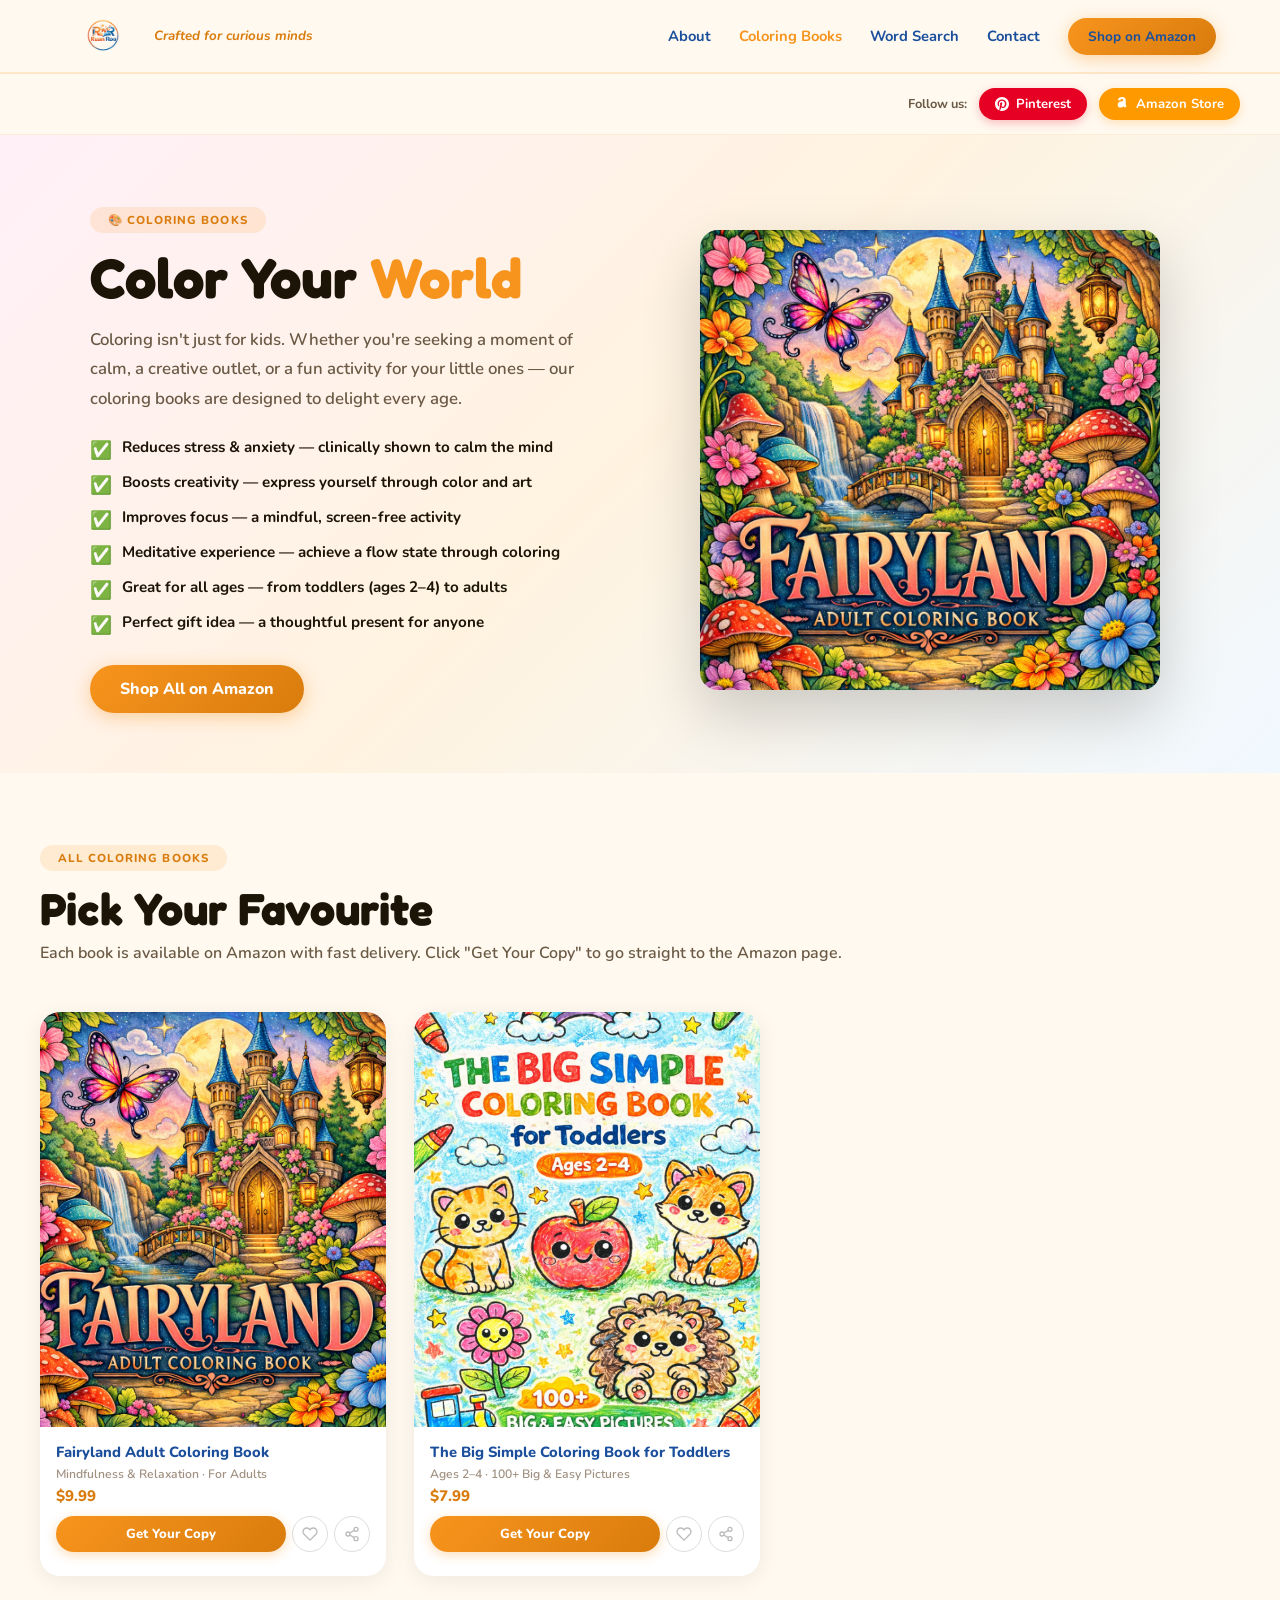
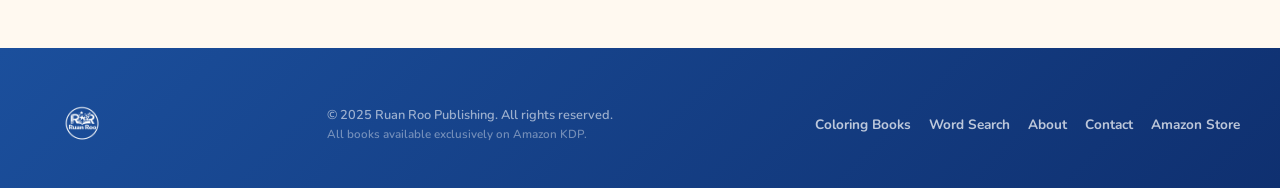
==== coloring-books.html @ 49713254 "Initial launch of Ruan Roo Publishing website 4-page static site: home, coloring books, word search," ====
<!DOCTYPE html>
<html lang="en">
<head>
  <meta charset="UTF-8">
  <meta name="viewport" content="width=device-width, initial-scale=1.0">
  <title>Coloring Books — Ruan Roo Publishing</title>
  <meta name="description" content="Discover Ruan Roo Publishing's coloring books — from enchanting adult mindfulness coloring to toddler-friendly big pictures. Available on Amazon.">
  <meta name="keywords" content="adult coloring book, coloring books for adults, mindfulness coloring, relaxation coloring, toddler coloring book, children coloring pages, stress relief coloring, creative coloring, fairyland coloring book, Amazon coloring books">
  <link rel="stylesheet" href="styles.css">
</head>
<body>

<!-- ══ NAV ══════════════════════════════════════════════════════════ -->
<nav class="nav">
  <div class="nav-inner">
    <a href="index.html" class="nav-logo-wrap">
      <img src="Brand Assets/Ruan Roo Logo transparent.png" alt="Ruan Roo Publishing" style="height:52px;">
      <span class="nav-slogan">Crafted for curious minds</span>
    </a>
    <div class="nav-links">
      <a href="index.html#about">About</a>
      <a href="coloring-books.html" style="color:var(--orange);">Coloring Books</a>
      <a href="word-search.html">Word Search</a>
      <a href="contact.html">Contact</a>
      <a href="https://www.amazon.com/stores/Ruan-Roo/author/B0GNMS9281?ref=ap_rdr" target="_blank" rel="noopener" class="btn-orange" style="font-size:0.85rem;padding:9px 20px;">Shop on Amazon</a>
    </div>
    <button class="nav-burger" onclick="document.getElementById('mobile-menu').classList.toggle('open')" aria-label="Toggle menu">
      <svg width="26" height="26" fill="none" stroke="#1B4F9C" stroke-width="2.5" stroke-linecap="round">
        <line x1="3" y1="6" x2="23" y2="6"/><line x1="3" y1="13" x2="23" y2="13"/><line x1="3" y1="20" x2="23" y2="20"/>
      </svg>
    </button>
  </div>
  <div class="mobile-menu" id="mobile-menu">
    <a href="index.html#about">About</a>
    <a href="coloring-books.html" style="color:var(--orange);">🎨 Coloring Books</a>
    <a href="word-search.html">🔍 Word Search</a>
    <a href="contact.html">✉️ Contact</a>
    <a href="https://www.amazon.com/stores/Ruan-Roo/author/B0GNMS9281" target="_blank" rel="noopener" style="color:var(--orange);">Shop on Amazon ↗</a>
  </div>
</nav>

<!-- ══ SOCIAL STRIP ══════════════════════════════════════════════════ -->
<div class="social-strip">
  <div class="social-strip-inner">
    <span class="social-strip-label">Follow us:</span>
    <a href="https://www.pinterest.com" target="_blank" rel="noopener" class="social-btn social-btn-pinterest">
      <svg width="14" height="14" viewBox="0 0 24 24" fill="currentColor"><path d="M12 0C5.373 0 0 5.373 0 12c0 5.084 3.163 9.426 7.627 11.174-.105-.949-.2-2.405.042-3.441.218-.937 1.407-5.965 1.407-5.965s-.359-.719-.359-1.782c0-1.668.967-2.914 2.171-2.914 1.023 0 1.518.769 1.518 1.69 0 1.029-.655 2.568-.994 3.995-.283 1.194.599 2.169 1.777 2.169 2.133 0 3.772-2.249 3.772-5.495 0-2.873-2.064-4.882-5.012-4.882-3.414 0-5.418 2.561-5.418 5.207 0 1.031.397 2.138.893 2.738a.36.36 0 0 1 .083.345l-.333 1.36c-.053.22-.174.267-.402.161-1.499-.698-2.436-2.889-2.436-4.649 0-3.785 2.75-7.262 7.929-7.262 4.163 0 7.398 2.967 7.398 6.931 0 4.136-2.607 7.464-6.227 7.464-1.216 0-2.359-.632-2.75-1.378l-.748 2.853c-.271 1.043-1.002 2.35-1.492 3.146C9.57 23.812 10.763 24 12 24c6.627 0 12-5.373 12-12S18.627 0 12 0z"/></svg>
      Pinterest
    </a>
    <a href="https://www.amazon.com/stores/Ruan-Roo/author/B0GNMS9281" target="_blank" rel="noopener" class="social-btn social-btn-amazon">
      <svg width="14" height="14" viewBox="0 0 24 24" fill="currentColor"><path d="M13.958 10.09c0 1.232.029 2.256-.591 3.351-.502.891-1.301 1.438-2.186 1.438-1.214 0-1.922-.924-1.922-2.292 0-2.692 2.415-3.182 4.7-3.182v.685zm3.186 7.705c-.209.189-.512.201-.745.074-1.047-.872-1.234-1.276-1.814-2.106-1.734 1.768-2.962 2.297-5.209 2.297-2.66 0-4.731-1.641-4.731-4.925 0-2.565 1.391-4.309 3.37-5.164 1.715-.754 4.11-.89 5.942-1.095v-.41c0-.753.06-1.642-.384-2.294-.385-.579-1.124-.82-1.775-.82-1.205 0-2.277.618-2.54 1.897-.054.285-.261.567-.549.582l-3.061-.333c-.259-.056-.546-.267-.472-.661.705-3.716 4.06-4.836 7.066-4.836 1.537 0 3.547.41 4.758 1.574 1.538 1.436 1.392 3.352 1.392 5.438v4.923c0 1.481.616 2.13 1.192 2.929.204.287.247.63-.01.839l-2.43 2.09z"/></svg>
      Amazon Store
    </a>
  </div>
</div>

<!-- ══ CATEGORY HERO ═════════════════════════════════════════════════ -->
<section class="cat-hero cat-hero-coloring">
  <div class="cat-hero-inner">
    <div class="cat-hero-text">
      <div class="pill-tag">🎨 Coloring Books</div>
      <h1>Color Your <span>World</span></h1>
      <p>
        Coloring isn't just for kids. Whether you're seeking a moment of calm, a creative outlet, or a fun activity for your little ones — our coloring books are designed to delight every age.
      </p>
      <ul class="benefits-list">
        <li><span class="icon">✅</span> <span><strong>Reduces stress &amp; anxiety</strong> — clinically shown to calm the mind</span></li>
        <li><span class="icon">✅</span> <span><strong>Boosts creativity</strong> — express yourself through color and art</span></li>
        <li><span class="icon">✅</span> <span><strong>Improves focus</strong> — a mindful, screen-free activity</span></li>
        <li><span class="icon">✅</span> <span><strong>Meditative experience</strong> — achieve a flow state through coloring</span></li>
        <li><span class="icon">✅</span> <span><strong>Great for all ages</strong> — from toddlers (ages 2–4) to adults</span></li>
        <li><span class="icon">✅</span> <span><strong>Perfect gift idea</strong> — a thoughtful present for anyone</span></li>
      </ul>
      <div style="margin-top:28px;">
        <a href="https://www.amazon.com/stores/Ruan-Roo/author/B0GNMS9281" target="_blank" rel="noopener" class="btn-orange">Shop All on Amazon</a>
      </div>
    </div>
    <div class="cat-hero-img">
      <img src="Book Covers/Fairyland adult coloring book cover.png" alt="Fairyland Adult Coloring Book" style="max-height:460px;object-fit:cover;">
    </div>
  </div>
</section>

<!-- ══ BOOKS GRID ════════════════════════════════════════════════════ -->
<section class="book-section book-section-cream">
  <div class="section-inner">
    <div class="section-header">
      <div class="pill-tag">All Coloring Books</div>
      <h2 class="f-display">Pick Your Favourite</h2>
      <p>Each book is available on Amazon with fast delivery. Click "Get Your Copy" to go straight to the Amazon page.</p>
    </div>
    <div class="books-grid-2">

      <!-- Fairyland -->
      <div class="book-card">
        <img src="Book Covers/Fairyland adult coloring book cover.png" alt="Fairyland Adult Coloring Book" class="book-card-img-lg">
        <div class="book-card-body">
          <p class="book-card-title">Fairyland Adult Coloring Book</p>
          <p class="book-card-sub">Mindfulness &amp; Relaxation · For Adults</p>
          <p class="book-card-price">$9.99</p>
          <div class="book-card-cta-row">
            <a href="https://www.amazon.com/Fairyland-Adult-Coloring-Book-Mindfulness/dp/B0GSYYPPR2/" target="_blank" rel="noopener" class="btn-small">Get Your Copy</a>
            <button class="btn-icon" data-save-btn="fairyland" onclick="toggleSave('fairyland','Fairyland Adult Coloring Book')" aria-label="Save book">
              <svg viewBox="0 0 24 24" fill="none" stroke="currentColor" stroke-width="2"><path d="M20.84 4.61a5.5 5.5 0 0 0-7.78 0L12 5.67l-1.06-1.06a5.5 5.5 0 0 0-7.78 7.78l1.06 1.06L12 21.23l7.78-7.78 1.06-1.06a5.5 5.5 0 0 0 0-7.78z"/></svg>
            </button>
            <button class="btn-icon" onclick="shareBook('Fairyland Adult Coloring Book','https://www.amazon.com/Fairyland-Adult-Coloring-Book-Mindfulness/dp/B0GSYYPPR2/')" aria-label="Share book">
              <svg viewBox="0 0 24 24" fill="none" stroke="currentColor" stroke-width="2"><circle cx="18" cy="5" r="3"/><circle cx="6" cy="12" r="3"/><circle cx="18" cy="19" r="3"/><line x1="8.59" y1="13.51" x2="15.42" y2="17.49"/><line x1="15.41" y1="6.51" x2="8.59" y2="10.49"/></svg>
            </button>
          </div>
          <button class="btn-personalise" onclick="openPersonalise('Fairyland Adult Coloring Book')">✏️ Request a Personalised Version</button>
        </div>
      </div>

      <!-- Toddlers -->
      <div class="book-card">
        <img src="Book Covers/The big simple coloring book for toddlers cover page.png" alt="The Big Simple Coloring Book for Toddlers" class="book-card-img-lg">
        <div class="book-card-body">
          <p class="book-card-title">The Big Simple Coloring Book for Toddlers</p>
          <p class="book-card-sub">Ages 2–4 · 100+ Big &amp; Easy Pictures</p>
          <p class="book-card-price">$7.99</p>
          <div class="book-card-cta-row">
            <a href="https://www.amazon.com/Simple-Coloring-Book-Toddlers-Ages/dp/B0GT3CJ4S7" target="_blank" rel="noopener" class="btn-small">Get Your Copy</a>
            <button class="btn-icon" data-save-btn="toddlers-coloring" onclick="toggleSave('toddlers-coloring','Big Simple Coloring Book for Toddlers')" aria-label="Save book">
              <svg viewBox="0 0 24 24" fill="none" stroke="currentColor" stroke-width="2"><path d="M20.84 4.61a5.5 5.5 0 0 0-7.78 0L12 5.67l-1.06-1.06a5.5 5.5 0 0 0-7.78 7.78l1.06 1.06L12 21.23l7.78-7.78 1.06-1.06a5.5 5.5 0 0 0 0-7.78z"/></svg>
            </button>
            <button class="btn-icon" onclick="shareBook('Big Simple Coloring Book for Toddlers','https://www.amazon.com/Simple-Coloring-Book-Toddlers-Ages/dp/B0GT3CJ4S7')" aria-label="Share book">
              <svg viewBox="0 0 24 24" fill="none" stroke="currentColor" stroke-width="2"><circle cx="18" cy="5" r="3"/><circle cx="6" cy="12" r="3"/><circle cx="18" cy="19" r="3"/><line x1="8.59" y1="13.51" x2="15.42" y2="17.49"/><line x1="15.41" y1="6.51" x2="8.59" y2="10.49"/></svg>
            </button>
          </div>
          <button class="btn-personalise" onclick="openPersonalise('Big Simple Coloring Book for Toddlers')">✏️ Request a Personalised Version</button>
        </div>
      </div>

    </div>
  </div>
</section>

<!-- ══ FOOTER ═════════════════════════════════════════════════════════ -->
<footer>
  <div class="footer-inner">
    <img src="Brand Assets/Ruan Roo Logo transparent.png" alt="Ruan Roo Publishing">
    <div class="footer-copy">
      © 2025 Ruan Roo Publishing. All rights reserved.
      <span>All books available exclusively on Amazon KDP.</span>
    </div>
    <div class="footer-links">
      <a href="coloring-books.html">Coloring Books</a>
      <a href="word-search.html">Word Search</a>
      <a href="index.html#about">About</a>
      <a href="contact.html">Contact</a>
      <a href="https://www.amazon.com/stores/Ruan-Roo/author/B0GNMS9281?ref=ap_rdr" target="_blank" rel="noopener">Amazon Store</a>
    </div>
  </div>
</footer>

<!-- ══ PERSONALISE MODAL ══════════════════════════════════════════════ -->
<div class="modal-overlay" id="personalise-modal" onclick="if(event.target===this)closePersonalise()">
  <div class="modal-box">
    <button class="modal-close" onclick="closePersonalise()" aria-label="Close">×</button>
    <h2>✏️ Request a Personalised Book</h2>
    <p class="modal-sub">Tell us what you'd like and we'll be in touch!</p>
    <form onsubmit="submitPersonalise(event)">
      <div class="form-group">
        <label>Book</label>
        <input type="text" id="personalise-book" readonly style="background:#f0ece6;">
      </div>
      <div class="form-row">
        <div class="form-group">
          <label for="p-name">Your Name *</label>
          <input type="text" id="p-name" placeholder="Your name" required>
        </div>
        <div class="form-group">
          <label for="p-email">Your Email *</label>
          <input type="email" id="p-email" placeholder="you@email.com" required>
        </div>
      </div>
      <div class="form-group">
        <label for="p-request">Personalisation Details *</label>
        <textarea id="p-request" placeholder="Describe what you'd like customised..." style="min-height:110px;" required></textarea>
      </div>
      <button type="submit" class="btn-orange" style="width:100%;font-size:0.95rem;">Send Request</button>
    </form>
  </div>
</div>
<div class="toast" id="toast"></div>

<!-- ══ SEO HIDDEN KEYWORDS ════════════════════════════════════════════ -->
<div class="seo-keywords" aria-hidden="true">
  adult coloring book, coloring books for adults, mindfulness coloring book, relaxation coloring, stress relief coloring, therapeutic coloring pages, fairyland coloring book, fantasy coloring book for adults, toddler coloring book, children coloring book ages 2-4, big pictures coloring book, easy coloring book for kids, coloring activity book, creative coloring, art therapy coloring, Amazon coloring books, KDP coloring books, buy coloring books online, Ruan Roo Publishing coloring
</div>

<script>
  function toggleSave(id, title) {
    let saved = JSON.parse(localStorage.getItem('rr_saved') || '[]');
    const idx = saved.findIndex(b => b.id === id);
    if (idx >= 0) { saved.splice(idx, 1); showToast('Removed from saved books'); }
    else { saved.push({ id, title }); showToast('💾 Saved!'); }
    localStorage.setItem('rr_saved', JSON.stringify(saved));
    updateSaveButtons();
  }
  function updateSaveButtons() {
    const ids = JSON.parse(localStorage.getItem('rr_saved') || '[]').map(b => b.id);
    document.querySelectorAll('[data-save-btn]').forEach(btn => {
      const id = btn.getAttribute('data-save-btn');
      btn.classList.toggle('saved', ids.includes(id));
      btn.querySelector('svg').setAttribute('fill', ids.includes(id) ? '#e74c3c' : 'none');
    });
  }
  async function shareBook(title, url) {
    if (navigator.share) { try { await navigator.share({ title, url }); } catch(_) {} }
    else { try { await navigator.clipboard.writeText(url); showToast('🔗 Link copied!'); } catch(_) {} }
  }
  function showToast(msg) {
    const t = document.getElementById('toast');
    t.textContent = msg; t.classList.add('show');
    clearTimeout(t._timer); t._timer = setTimeout(() => t.classList.remove('show'), 3000);
  }
  function openPersonalise(bookTitle) {
    document.getElementById('personalise-book').value = bookTitle;
    document.getElementById('personalise-modal').classList.add('open');
    document.body.style.overflow = 'hidden';
  }
  function closePersonalise() {
    document.getElementById('personalise-modal').classList.remove('open');
    document.body.style.overflow = '';
  }
  function submitPersonalise(e) {
    e.preventDefault();
    const name = document.getElementById('p-name').value;
    const email = document.getElementById('p-email').value;
    const book = document.getElementById('personalise-book').value;
    const request = document.getElementById('p-request').value;
    const subject = encodeURIComponent(`Personalisation Request: ${book}`);
    const body = encodeURIComponent(`Name: ${name}\nEmail: ${email}\nBook: ${book}\n\nRequest:\n${request}`);
    window.location.href = `mailto:rooruan00@gmail.com?subject=${subject}&body=${body}`;
    closePersonalise();
  }
  document.addEventListener('DOMContentLoaded', updateSaveButtons);
</script>
</body>
</html>
---- styles.css ----
/* ═══════════════════════════════════════════════════════════
   Ruan Roo Publishing — Shared Stylesheet
   ═══════════════════════════════════════════════════════════ */

@import url('https://fonts.googleapis.com/css2?family=Fredoka+One&family=Nunito:wght@400;600;700;800;900&display=swap');

:root {
  --orange:      #F7941D;
  --orange-dark: #D97C0D;
  --orange-pale: #FFF3E0;
  --blue:        #1B4F9C;
  --blue-dark:   #0F3070;
  --blue-pale:   #EBF0FA;
  --cream:       #FFF9F0;
  --ink:         #1C1407;
  --muted:       #6a5a45;
  --subtle:      #a09080;
}

*, *::before, *::after { box-sizing: border-box; margin: 0; padding: 0; }
html { scroll-behavior: smooth; }
body { background: var(--cream); font-family: 'Nunito', sans-serif; color: var(--ink); }
img { display: block; max-width: 100%; }
a { color: inherit; }
.f-display { font-family: 'Fredoka One', cursive; }

/* ── NAV ────────────────────────────────────────────────── */
.nav {
  position: sticky; top: 0; z-index: 200;
  background: rgba(255,249,240,0.95);
  backdrop-filter: blur(12px);
  border-bottom: 2px solid rgba(247,148,29,0.18);
}
.nav-inner {
  max-width: 1200px; margin: 0 auto;
  display: flex; align-items: center; justify-content: space-between;
  padding: 10px 24px; gap: 16px;
}
.nav-logo-wrap { display: flex; align-items: center; gap: 12px; text-decoration: none; }
.nav-slogan {
  font-size: 10pt; font-weight: 700; font-style: italic;
  color: var(--orange-dark); white-space: nowrap; line-height: 1.2;
}
.nav-links { display: flex; align-items: center; gap: 28px; }
.nav-links a {
  font-weight: 700; font-size: 0.92rem; color: var(--blue);
  text-decoration: none; transition: color 0.2s;
}
.nav-links a:hover { color: var(--orange); }
.nav-burger { display: none; background: none; border: none; cursor: pointer; padding: 6px; }
.mobile-menu { display: none; background: var(--cream); border-top: 1px solid rgba(247,148,29,0.15); }
.mobile-menu.open { display: block; }
.mobile-menu a {
  display: block; padding: 14px 24px;
  font-weight: 700; color: var(--blue); text-decoration: none;
  border-bottom: 1px solid rgba(0,0,0,0.05);
  transition: background 0.15s;
}
.mobile-menu a:hover { background: var(--orange-pale); }

/* ── BUTTONS ────────────────────────────────────────────── */
.btn-orange {
  display: inline-block; text-decoration: none;
  background: linear-gradient(135deg, var(--orange) 0%, var(--orange-dark) 100%);
  color: #fff; font-weight: 800; font-family: 'Nunito', sans-serif;
  padding: 13px 30px; border-radius: 50px;
  box-shadow: 0 4px 18px rgba(247,148,29,0.38);
  transition: transform 0.2s cubic-bezier(0.34,1.56,0.64,1), box-shadow 0.2s;
  border: none; cursor: pointer; font-size: 1rem;
}
.btn-orange:hover { transform: translateY(-3px); box-shadow: 0 10px 28px rgba(247,148,29,0.45); }
.btn-orange:active { transform: translateY(0); }
.btn-orange:focus-visible { outline: 3px solid var(--orange-dark); outline-offset: 3px; }

.btn-outline-blue {
  display: inline-block; text-decoration: none;
  background: transparent; color: var(--blue);
  font-weight: 800; font-family: 'Nunito', sans-serif;
  padding: 13px 30px; border-radius: 50px;
  border: 2.5px solid var(--blue);
  transition: background 0.2s, color 0.2s, transform 0.2s cubic-bezier(0.34,1.56,0.64,1);
  cursor: pointer; font-size: 1rem;
}
.btn-outline-blue:hover { background: var(--blue); color: #fff; transform: translateY(-3px); }
.btn-outline-blue:focus-visible { outline: 3px solid var(--blue); outline-offset: 3px; }

.btn-small {
  display: block; text-align: center; text-decoration: none;
  background: linear-gradient(135deg, var(--orange) 0%, var(--orange-dark) 100%);
  color: #fff; font-weight: 800; font-size: 0.82rem; font-family: 'Nunito', sans-serif;
  padding: 9px 16px; border-radius: 50px;
  box-shadow: 0 3px 12px rgba(247,148,29,0.32);
  transition: transform 0.2s cubic-bezier(0.34,1.56,0.64,1), box-shadow 0.2s;
  border: none; cursor: pointer;
}
.btn-small:hover { transform: translateY(-3px); box-shadow: 0 8px 20px rgba(247,148,29,0.42); }
.btn-small:active { transform: translateY(0); }
.btn-small:focus-visible { outline: 3px solid var(--orange-dark); outline-offset: 3px; }

.btn-personalise {
  display: block; width: 100%; text-align: center; text-decoration: none;
  background: transparent; color: var(--blue);
  font-weight: 700; font-size: 0.8rem; font-family: 'Nunito', sans-serif;
  padding: 7px 12px; border-radius: 50px;
  border: 1.5px solid var(--blue);
  transition: background 0.2s, color 0.2s, transform 0.2s;
  cursor: pointer; margin-top: 6px;
}
.btn-personalise:hover { background: var(--blue); color: #fff; transform: translateY(-2px); }
.btn-personalise:focus-visible { outline: 3px solid var(--blue); outline-offset: 3px; }

/* Icon buttons (save / share) */
.btn-icon {
  background: none; border: 1.5px solid #ddd; border-radius: 50%;
  width: 36px; height: 36px; cursor: pointer; flex-shrink: 0;
  display: flex; align-items: center; justify-content: center;
  transition: border-color 0.2s, background 0.2s, transform 0.2s;
  color: #bbb;
}
.btn-icon:hover { border-color: var(--orange); color: var(--orange); transform: scale(1.1); }
.btn-icon.saved { border-color: #e74c3c; background: #ffeaea; color: #e74c3c; }
.btn-icon.saved svg { fill: #e74c3c; }
.btn-icon:focus-visible { outline: 3px solid var(--orange); outline-offset: 2px; }
.btn-icon svg { width: 16px; height: 16px; }

/* ── PILL TAG ───────────────────────────────────────────── */
.pill-tag {
  display: inline-block;
  background: rgba(247,148,29,0.14); color: var(--orange-dark);
  font-weight: 800; font-size: 0.72rem; letter-spacing: 0.09em; text-transform: uppercase;
  padding: 5px 18px; border-radius: 50px; margin-bottom: 10px;
}
.pill-tag-blue { background: rgba(27,79,156,0.12); color: var(--blue); }
.pill-tag-white { background: rgba(255,255,255,0.15); color: #fff; }

/* ── SOCIAL STRIP ───────────────────────────────────────── */
.social-strip {
  background: var(--cream);
  padding: 14px 24px;
  border-bottom: 1px solid rgba(247,148,29,0.12);
}
.social-strip-inner {
  max-width: 1200px; margin: 0 auto;
  display: flex; align-items: center; justify-content: flex-end; gap: 12px;
}
.social-strip-label { font-size: 0.8rem; font-weight: 700; color: var(--muted); }
.social-btn {
  display: inline-flex; align-items: center; gap: 7px;
  text-decoration: none; font-weight: 700; font-size: 0.82rem;
  padding: 7px 16px; border-radius: 50px;
  transition: transform 0.2s, box-shadow 0.2s;
}
.social-btn:hover { transform: translateY(-2px); }
.social-btn-pinterest { background: #E60023; color: #fff; box-shadow: 0 3px 10px rgba(230,0,35,0.25); }
.social-btn-amazon { background: #FF9900; color: #fff; box-shadow: 0 3px 10px rgba(255,153,0,0.25); }
.social-btn-pinterest:hover { box-shadow: 0 6px 18px rgba(230,0,35,0.35); }
.social-btn-amazon:hover { box-shadow: 0 6px 18px rgba(255,153,0,0.35); }

/* ── HERO ───────────────────────────────────────────────── */
.hero {
  position: relative; overflow: hidden;
  background: linear-gradient(150deg, #FFF9F0 0%, #FFF3E0 45%, #EBF0FA 100%);
  padding: 64px 24px 80px;
}
.hero::before {
  content: ''; position: absolute; top: -120px; right: -120px;
  width: 560px; height: 560px;
  background: radial-gradient(circle, rgba(247,148,29,0.18) 0%, transparent 68%);
  pointer-events: none;
}
.hero::after {
  content: ''; position: absolute; bottom: -80px; left: -80px;
  width: 480px; height: 480px;
  background: radial-gradient(circle, rgba(27,79,156,0.12) 0%, transparent 68%);
  pointer-events: none;
}
.hero-inner { max-width: 1200px; margin: 0 auto; position: relative; z-index: 1; text-align: center; }
.hero h1 {
  font-family: 'Fredoka One', cursive;
  font-size: clamp(2.6rem, 6vw, 4.6rem); line-height: 1.1;
  color: var(--ink); margin-bottom: 20px;
}
.hero h1 span { color: var(--orange); }
.hero p {
  font-size: 1.1rem; font-weight: 600; color: var(--muted);
  max-width: 520px; margin: 0 auto 36px; line-height: 1.7;
}
.hero-ctas { display: flex; gap: 16px; justify-content: center; flex-wrap: wrap; margin-bottom: 72px; }

/* Featured row */
.featured-row {
  display: grid; grid-template-columns: 1fr 1.15fr 1fr;
  gap: 32px; align-items: end; max-width: 900px; margin: 0 auto;
}
.feat-card { text-align: center; }
.feat-card-img-wrap { position: relative; display: inline-block; width: 100%; }
.feat-card img {
  border-radius: 14px; width: 100%;
  transition: transform 0.35s cubic-bezier(0.34,1.56,0.64,1);
}
.feat-card:hover img { transform: translateY(-12px) rotate(-1.5deg); }
.feat-card-center:hover img { transform: translateY(-14px); }
.feat-badge {
  position: absolute; top: -10px; right: -10px;
  font-family: 'Nunito', sans-serif; font-weight: 800; font-size: 0.7rem;
  padding: 5px 12px; border-radius: 50px; color: #fff; white-space: nowrap;
  box-shadow: 0 3px 10px rgba(0,0,0,0.18); z-index: 1;
}
.feat-badge-orange { background: var(--orange); }
.feat-badge-blue { background: var(--blue); }
.feat-title { font-family: 'Fredoka One', cursive; font-size: 1.1rem; color: var(--blue); margin-top: 16px; margin-bottom: 4px; }
.feat-sub { font-size: 0.8rem; color: var(--subtle); font-weight: 600; margin-bottom: 6px; }
.feat-price { font-weight: 800; font-size: 0.95rem; color: var(--orange-dark); margin-bottom: 12px; }

.shadow-book-orange { box-shadow: 0 20px 50px rgba(247,148,29,0.3), 0 8px 20px rgba(0,0,0,0.12); }
.shadow-book-blue   { box-shadow: 0 28px 65px rgba(27,79,156,0.28), 0 10px 24px rgba(0,0,0,0.13); }

/* ── CATEGORY TILES ─────────────────────────────────────── */
.cat-section { background: var(--orange-pale); padding: 64px 24px; }
.cat-section-inner { max-width: 1200px; margin: 0 auto; text-align: center; }
.cat-section h2 { font-family: 'Fredoka One', cursive; font-size: clamp(2rem,4vw,3rem); color: var(--ink); margin-bottom: 36px; }
.cat-tiles { display: flex; gap: 20px; justify-content: center; flex-wrap: wrap; }
.cat-tile {
  background: #fff; border-radius: 24px; padding: 32px 48px;
  display: flex; flex-direction: column; align-items: center; gap: 10px;
  text-decoration: none;
  box-shadow: 0 4px 20px rgba(0,0,0,0.07);
  transition: transform 0.25s cubic-bezier(0.34,1.56,0.64,1), box-shadow 0.25s;
}
.cat-tile:hover { transform: translateY(-6px); box-shadow: 0 14px 36px rgba(247,148,29,0.22); }
.cat-tile:focus-visible { outline: 3px solid var(--orange); outline-offset: 3px; }
.cat-tile-icon { font-size: 2.8rem; }
.cat-tile-label { font-weight: 800; font-size: 1.05rem; color: var(--blue); }
.cat-tile-count { font-size: 0.82rem; color: var(--subtle); font-weight: 600; }

/* ── BOOK SECTIONS ──────────────────────────────────────── */
.book-section { padding: 72px 24px; }
.book-section-blue  { background: var(--blue-pale); }
.book-section-cream { background: var(--cream); }
.section-inner { max-width: 1200px; margin: 0 auto; }
.section-header { margin-bottom: 48px; }
.section-header h2 { font-family: 'Fredoka One', cursive; font-size: clamp(1.9rem,3.5vw,2.8rem); color: var(--ink); margin-bottom: 6px; }
.section-header p { color: var(--muted); font-weight: 600; font-size: 1rem; }

/* ── BOOK CARDS ─────────────────────────────────────────── */
.books-grid-2 { display: grid; grid-template-columns: repeat(2,1fr); gap: 28px; max-width: 720px; }
.books-grid-3 { display: grid; grid-template-columns: repeat(3,1fr); gap: 24px; }
.book-card {
  background: #fff; border-radius: 20px; overflow: hidden;
  box-shadow: 0 4px 22px rgba(0,0,0,0.07);
  transition: transform 0.3s cubic-bezier(0.34,1.56,0.64,1), box-shadow 0.3s;
  animation: fadeUp 0.5s ease both;
  display: flex; flex-direction: column;
}
.book-card:hover { transform: translateY(-9px); box-shadow: 0 20px 44px rgba(247,148,29,0.22), 0 6px 16px rgba(0,0,0,0.10); }
.book-card img { width: 100%; aspect-ratio: 5/6; object-fit: cover; }
.book-card-img-lg { width: 100%; aspect-ratio: 3/4; object-fit: cover; }
.book-card-body { padding: 16px 16px 18px; display: flex; flex-direction: column; flex: 1; }
.book-card-title { font-weight: 800; font-size: 0.92rem; color: var(--blue); margin-bottom: 3px; line-height: 1.35; }
.book-card-sub   { font-size: 0.76rem; color: var(--subtle); font-weight: 600; margin-bottom: 4px; }
.book-card-price { font-weight: 800; font-size: 0.95rem; color: var(--orange-dark); margin-bottom: 10px; }
.book-card-cta-row { display: flex; align-items: center; gap: 6px; margin-bottom: 6px; }
.book-card-cta-row .btn-small { flex: 1; }

.book-card:nth-child(1) { animation-delay: 0.04s; }
.book-card:nth-child(2) { animation-delay: 0.09s; }
.book-card:nth-child(3) { animation-delay: 0.14s; }
.book-card:nth-child(4) { animation-delay: 0.19s; }
.book-card:nth-child(5) { animation-delay: 0.24s; }
.book-card:nth-child(6) { animation-delay: 0.29s; }
.book-card:nth-child(7) { animation-delay: 0.34s; }
.book-card:nth-child(8) { animation-delay: 0.39s; }
.book-card:nth-child(9) { animation-delay: 0.44s; }

@keyframes fadeUp {
  from { opacity: 0; transform: translateY(22px); }
  to   { opacity: 1; transform: translateY(0); }
}

/* ── ABOUT ──────────────────────────────────────────────── */
.about-section {
  background: linear-gradient(135deg, var(--blue) 0%, var(--blue-dark) 55%, #1a4a96 100%);
  padding: 80px 24px; text-align: center; color: #fff;
  position: relative; overflow: hidden;
}
.about-section::before {
  content: ''; position: absolute; inset: 0;
  background:
    radial-gradient(ellipse at 20% 50%, rgba(247,148,29,0.12) 0%, transparent 60%),
    radial-gradient(ellipse at 80% 20%, rgba(255,255,255,0.06) 0%, transparent 50%);
  pointer-events: none;
}
.about-inner { max-width: 720px; margin: 0 auto; position: relative; z-index: 1; }
.about-logo { height: 96px; margin: 0 auto 28px; filter: brightness(0) invert(1); }
.about-section h2 { font-family: 'Fredoka One', cursive; font-size: clamp(2rem,4vw,2.8rem); margin-bottom: 20px; }
.about-section p { font-size: 1.05rem; line-height: 1.8; color: rgba(255,255,255,0.82); margin-bottom: 14px; font-weight: 600; }
.about-section .accent-p { color: rgba(255,255,255,0.6); font-size: 0.95rem; margin-bottom: 36px; }

/* ── CATEGORY PAGE HERO ─────────────────────────────────── */
.cat-hero {
  padding: 72px 24px 60px;
  position: relative; overflow: hidden;
}
.cat-hero-coloring {
  background: linear-gradient(135deg, #FFF0F8 0%, #FFF3E0 50%, #F0F8FF 100%);
}
.cat-hero-wordsearch {
  background: linear-gradient(135deg, #EBF0FA 0%, #F0FFF4 50%, #FFF9F0 100%);
}
.cat-hero-inner { max-width: 1100px; margin: 0 auto; display: grid; grid-template-columns: 1fr 1fr; gap: 60px; align-items: center; }
.cat-hero-text h1 { font-family: 'Fredoka One', cursive; font-size: clamp(2.2rem,4.5vw,3.5rem); color: var(--ink); margin-bottom: 14px; }
.cat-hero-text h1 span { color: var(--orange); }
.cat-hero-text p { font-size: 1.05rem; line-height: 1.75; color: var(--muted); font-weight: 600; margin-bottom: 24px; }
.benefits-list { list-style: none; display: flex; flex-direction: column; gap: 10px; }
.benefits-list li { display: flex; align-items: flex-start; gap: 10px; font-weight: 700; font-size: 0.95rem; color: var(--ink); }
.benefits-list li .icon { font-size: 1.1rem; flex-shrink: 0; margin-top: 1px; }
.cat-hero-img { text-align: center; }
.cat-hero-img img { border-radius: 18px; box-shadow: 0 24px 60px rgba(0,0,0,0.18); max-height: 460px; object-fit: cover; margin: 0 auto; }

/* ── REVIEWS ────────────────────────────────────────────── */
.reviews-section { padding: 72px 24px; background: #F5F0EA; }
.reviews-inner { max-width: 900px; margin: 0 auto; }
.reviews-section h2 { font-family: 'Fredoka One', cursive; font-size: clamp(1.8rem,3.5vw,2.5rem); color: var(--ink); margin-bottom: 8px; }
.reviews-section .sub { color: var(--muted); font-weight: 600; margin-bottom: 40px; }

/* Star rating input */
.star-rating-input { display: flex; flex-direction: row-reverse; justify-content: flex-end; gap: 4px; margin-bottom: 16px; }
.star-rating-input input { display: none; }
.star-rating-input label { font-size: 1.8rem; color: #ddd; cursor: pointer; transition: color 0.15s; }
.star-rating-input input:checked ~ label,
.star-rating-input label:hover,
.star-rating-input label:hover ~ label { color: #F7C948; }

.review-form { background: #fff; border-radius: 20px; padding: 28px; box-shadow: 0 4px 18px rgba(0,0,0,0.07); margin-bottom: 40px; }
.review-form h3 { font-family: 'Fredoka One', cursive; font-size: 1.3rem; color: var(--blue); margin-bottom: 20px; }
.form-row { display: grid; grid-template-columns: 1fr 1fr; gap: 14px; margin-bottom: 14px; }
.form-group { display: flex; flex-direction: column; gap: 5px; margin-bottom: 14px; }
.form-group label { font-weight: 700; font-size: 0.85rem; color: var(--muted); }
.form-group input, .form-group textarea, .form-group select {
  border: 1.5px solid #e0d8d0; border-radius: 10px;
  padding: 10px 14px; font-family: 'Nunito', sans-serif; font-size: 0.95rem;
  color: var(--ink); background: var(--cream);
  transition: border-color 0.2s;
  outline: none;
}
.form-group input:focus, .form-group textarea:focus, .form-group select:focus { border-color: var(--orange); }
.form-group textarea { resize: vertical; min-height: 90px; }

.reviews-list { display: flex; flex-direction: column; gap: 16px; }
.review-card { background: #fff; border-radius: 16px; padding: 20px; box-shadow: 0 2px 12px rgba(0,0,0,0.06); display: flex; gap: 16px; }
.review-avatar {
  width: 44px; height: 44px; border-radius: 50%; flex-shrink: 0;
  background: linear-gradient(135deg, var(--orange), var(--blue));
  color: #fff; font-weight: 800; font-size: 1.1rem;
  display: flex; align-items: center; justify-content: center;
}
.review-header { display: flex; align-items: center; gap: 10px; margin-bottom: 6px; }
.review-name { font-weight: 800; font-size: 0.95rem; color: var(--ink); }
.review-stars { color: #F7C948; font-size: 0.9rem; }
.review-text { font-size: 0.92rem; color: var(--muted); line-height: 1.6; margin-bottom: 4px; }
.review-date { font-size: 0.75rem; color: #bbb; }
.no-reviews { color: var(--subtle); font-style: italic; text-align: center; padding: 24px; }

/* ── PERSONALISE MODAL ──────────────────────────────────── */
.modal-overlay {
  position: fixed; inset: 0; z-index: 1000;
  background: rgba(0,0,0,0.5); backdrop-filter: blur(4px);
  display: flex; align-items: center; justify-content: center;
  padding: 20px; opacity: 0; pointer-events: none;
  transition: opacity 0.25s;
}
.modal-overlay.open { opacity: 1; pointer-events: all; }
.modal-box {
  background: #fff; border-radius: 24px; padding: 36px;
  max-width: 480px; width: 100%;
  box-shadow: 0 24px 80px rgba(0,0,0,0.25);
  transform: translateY(20px);
  transition: transform 0.3s cubic-bezier(0.34,1.56,0.64,1);
}
.modal-overlay.open .modal-box { transform: translateY(0); }
.modal-box h2 { font-family: 'Fredoka One', cursive; font-size: 1.6rem; color: var(--blue); margin-bottom: 6px; }
.modal-box p.modal-sub { color: var(--muted); font-size: 0.88rem; margin-bottom: 22px; }
.modal-close {
  position: absolute; top: 16px; right: 20px;
  background: none; border: none; font-size: 1.5rem; cursor: pointer;
  color: var(--subtle); line-height: 1;
  transition: color 0.2s;
}
.modal-close:hover { color: var(--ink); }
.modal-box { position: relative; }

/* ── TOAST ──────────────────────────────────────────────── */
.toast {
  position: fixed; bottom: 28px; left: 50%; transform: translateX(-50%) translateY(80px);
  background: var(--ink); color: #fff; font-weight: 700; font-size: 0.9rem;
  padding: 12px 28px; border-radius: 50px;
  box-shadow: 0 8px 24px rgba(0,0,0,0.25);
  transition: transform 0.3s cubic-bezier(0.34,1.56,0.64,1), opacity 0.3s;
  opacity: 0; z-index: 2000; pointer-events: none; white-space: nowrap;
}
.toast.show { transform: translateX(-50%) translateY(0); opacity: 1; }

/* ── CONTACT PAGE ───────────────────────────────────────── */
.contact-section { padding: 72px 24px; }
.contact-inner { max-width: 800px; margin: 0 auto; }
.contact-section h1 { font-family: 'Fredoka One', cursive; font-size: clamp(2rem,4vw,3rem); color: var(--ink); margin-bottom: 10px; }
.contact-section .sub { color: var(--muted); font-weight: 600; margin-bottom: 44px; font-size: 1.05rem; }
.contact-form { background: #fff; border-radius: 24px; padding: 36px; box-shadow: 0 4px 24px rgba(0,0,0,0.08); margin-bottom: 32px; }
.contact-form h2 { font-family: 'Fredoka One', cursive; font-size: 1.5rem; color: var(--blue); margin-bottom: 24px; }
.email-direct { background: var(--orange-pale); border-radius: 16px; padding: 24px; text-align: center; }
.email-direct p { font-weight: 700; color: var(--muted); margin-bottom: 8px; }
.email-direct a { color: var(--orange-dark); font-weight: 800; text-decoration: none; font-size: 1.05rem; }
.email-direct a:hover { text-decoration: underline; }

/* ── FOOTER ─────────────────────────────────────────────── */
footer {
  background: linear-gradient(135deg, var(--blue) 0%, var(--blue-dark) 100%);
  padding: 48px 24px 36px;
}
.footer-inner {
  max-width: 1200px; margin: 0 auto;
  display: flex; align-items: center; justify-content: space-between;
  flex-wrap: wrap; gap: 24px;
}
footer img { height: 56px; filter: brightness(0) invert(1); }
.footer-copy { color: rgba(255,255,255,0.58); font-size: 0.8rem; font-weight: 600; }
.footer-copy span { display: block; margin-top: 2px; color: rgba(255,255,255,0.4); font-size: 0.73rem; }
.footer-links { display: flex; gap: 18px; flex-wrap: wrap; }
.footer-links a {
  color: rgba(255,255,255,0.72); text-decoration: none;
  font-weight: 700; font-size: 0.85rem; transition: color 0.2s;
}
.footer-links a:hover { color: var(--orange); }

/* ── PERSONALISE (hidden) ───────────────────────────────── */
.btn-personalise { display: none !important; }
.modal-overlay   { display: none !important; }

/* ── SEO HIDDEN KEYWORDS ────────────────────────────────── */
.seo-keywords {
  position: absolute; left: -9999px; top: auto;
  width: 1px; height: 1px; overflow: hidden;
  font-size: 0; color: transparent;
}

/* ── RESPONSIVE ─────────────────────────────────────────── */
@media (max-width: 900px) {
  .cat-hero-inner { grid-template-columns: 1fr; gap: 36px; }
  .cat-hero-img { display: none; }
}
@media (max-width: 700px) {
  .nav-links { display: none; }
  .nav-burger { display: block; }
  .nav-slogan { display: none; }
  .featured-row { grid-template-columns: 1fr; gap: 40px; }
  .feat-card { max-width: 260px; margin: 0 auto; }
  .feat-card-center { order: -1; max-width: 280px; }
  .books-grid-2 { grid-template-columns: 1fr; max-width: 320px; margin: 0 auto; }
  .books-grid-3 { grid-template-columns: repeat(2,1fr); }
  .footer-inner { flex-direction: column; align-items: flex-start; }
  .form-row { grid-template-columns: 1fr; }
}
@media (max-width: 440px) {
  .books-grid-3 { grid-template-columns: 1fr; }
}
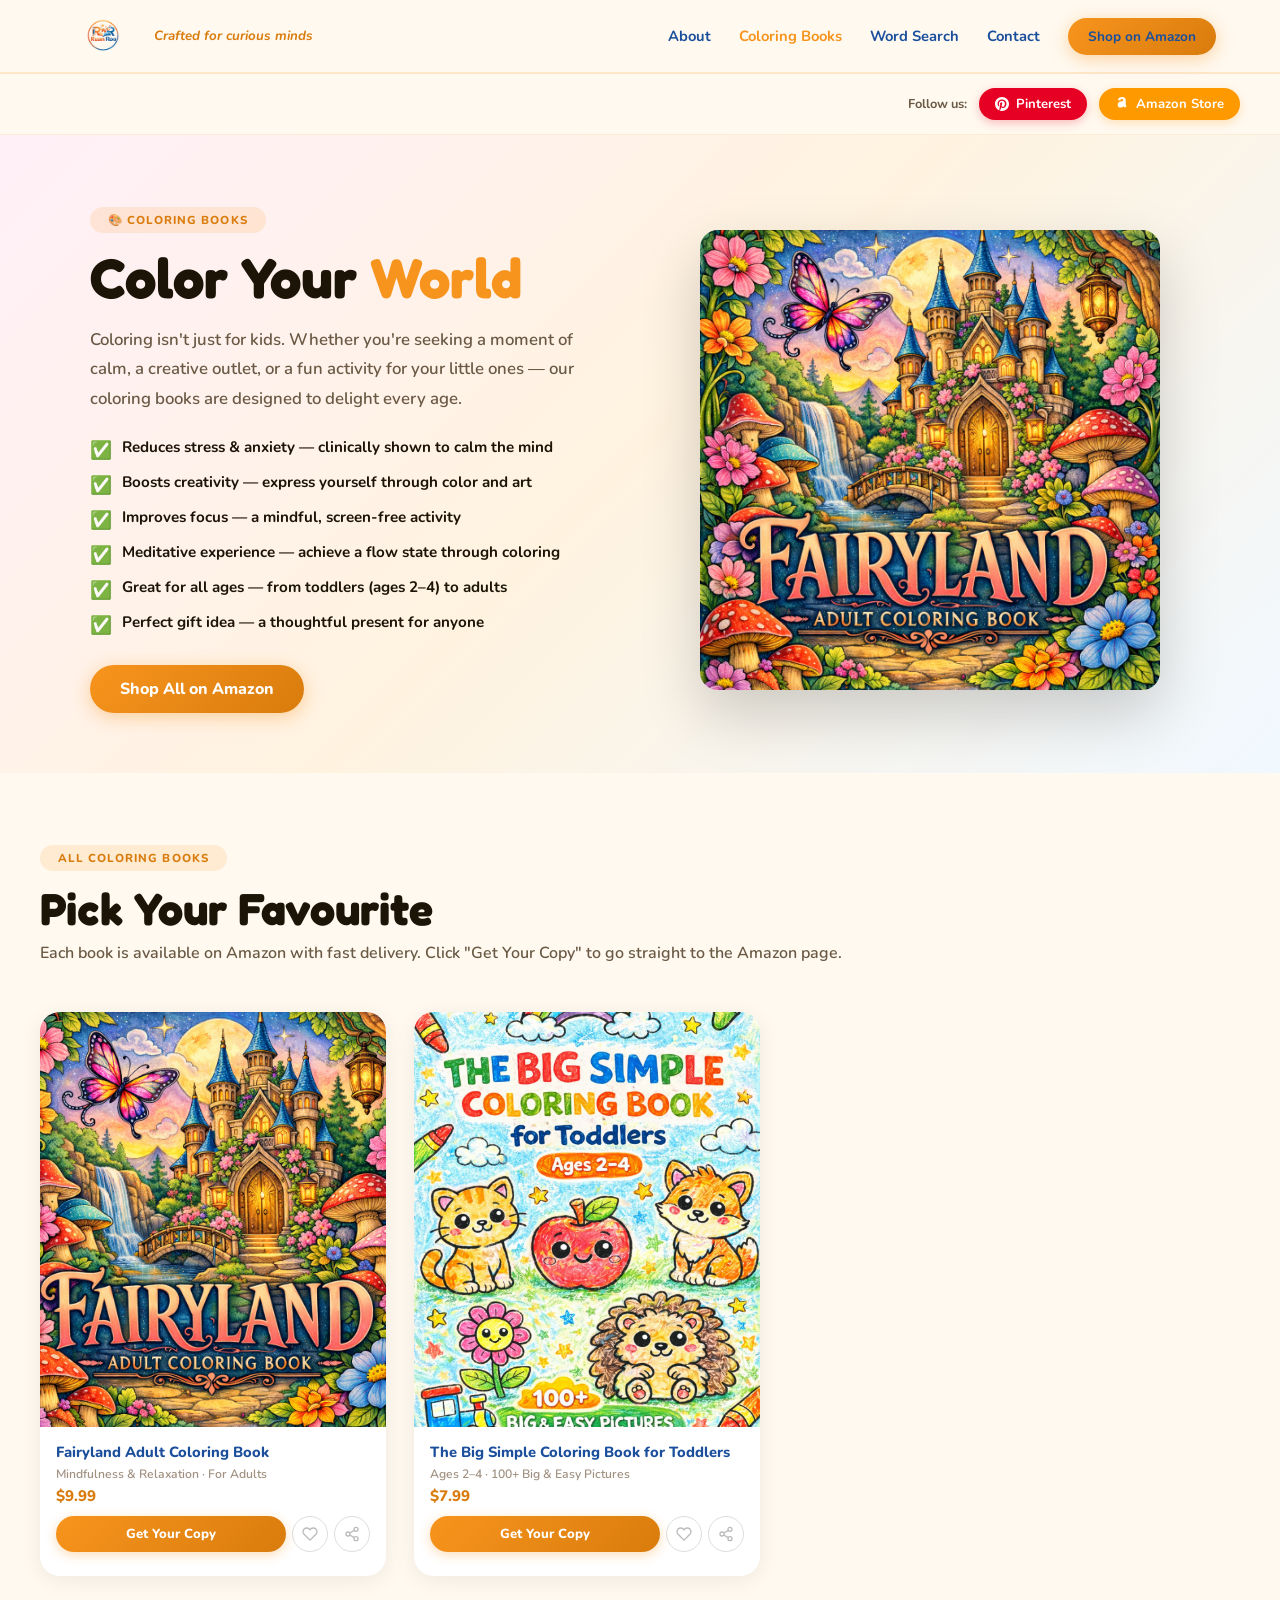
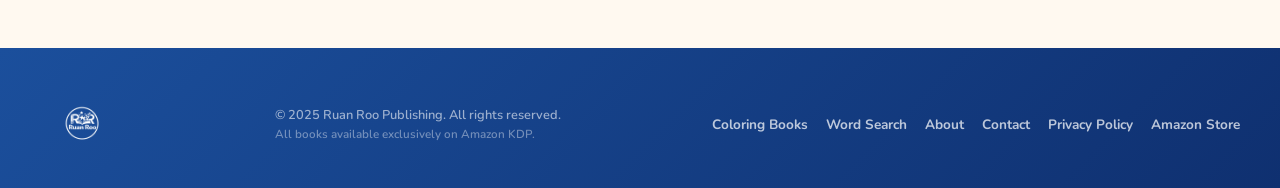
==== commit 5f9394f5: "Add privacy policy page and footer links across all pages" ====
--- a/coloring-books.html
+++ b/coloring-books.html
@@ -148,6 +148,7 @@
       <a href="word-search.html">Word Search</a>
       <a href="index.html#about">About</a>
       <a href="contact.html">Contact</a>
+      <a href="privacy-policy.html">Privacy Policy</a>
       <a href="https://www.amazon.com/stores/Ruan-Roo/author/B0GNMS9281?ref=ap_rdr" target="_blank" rel="noopener">Amazon Store</a>
     </div>
   </div>
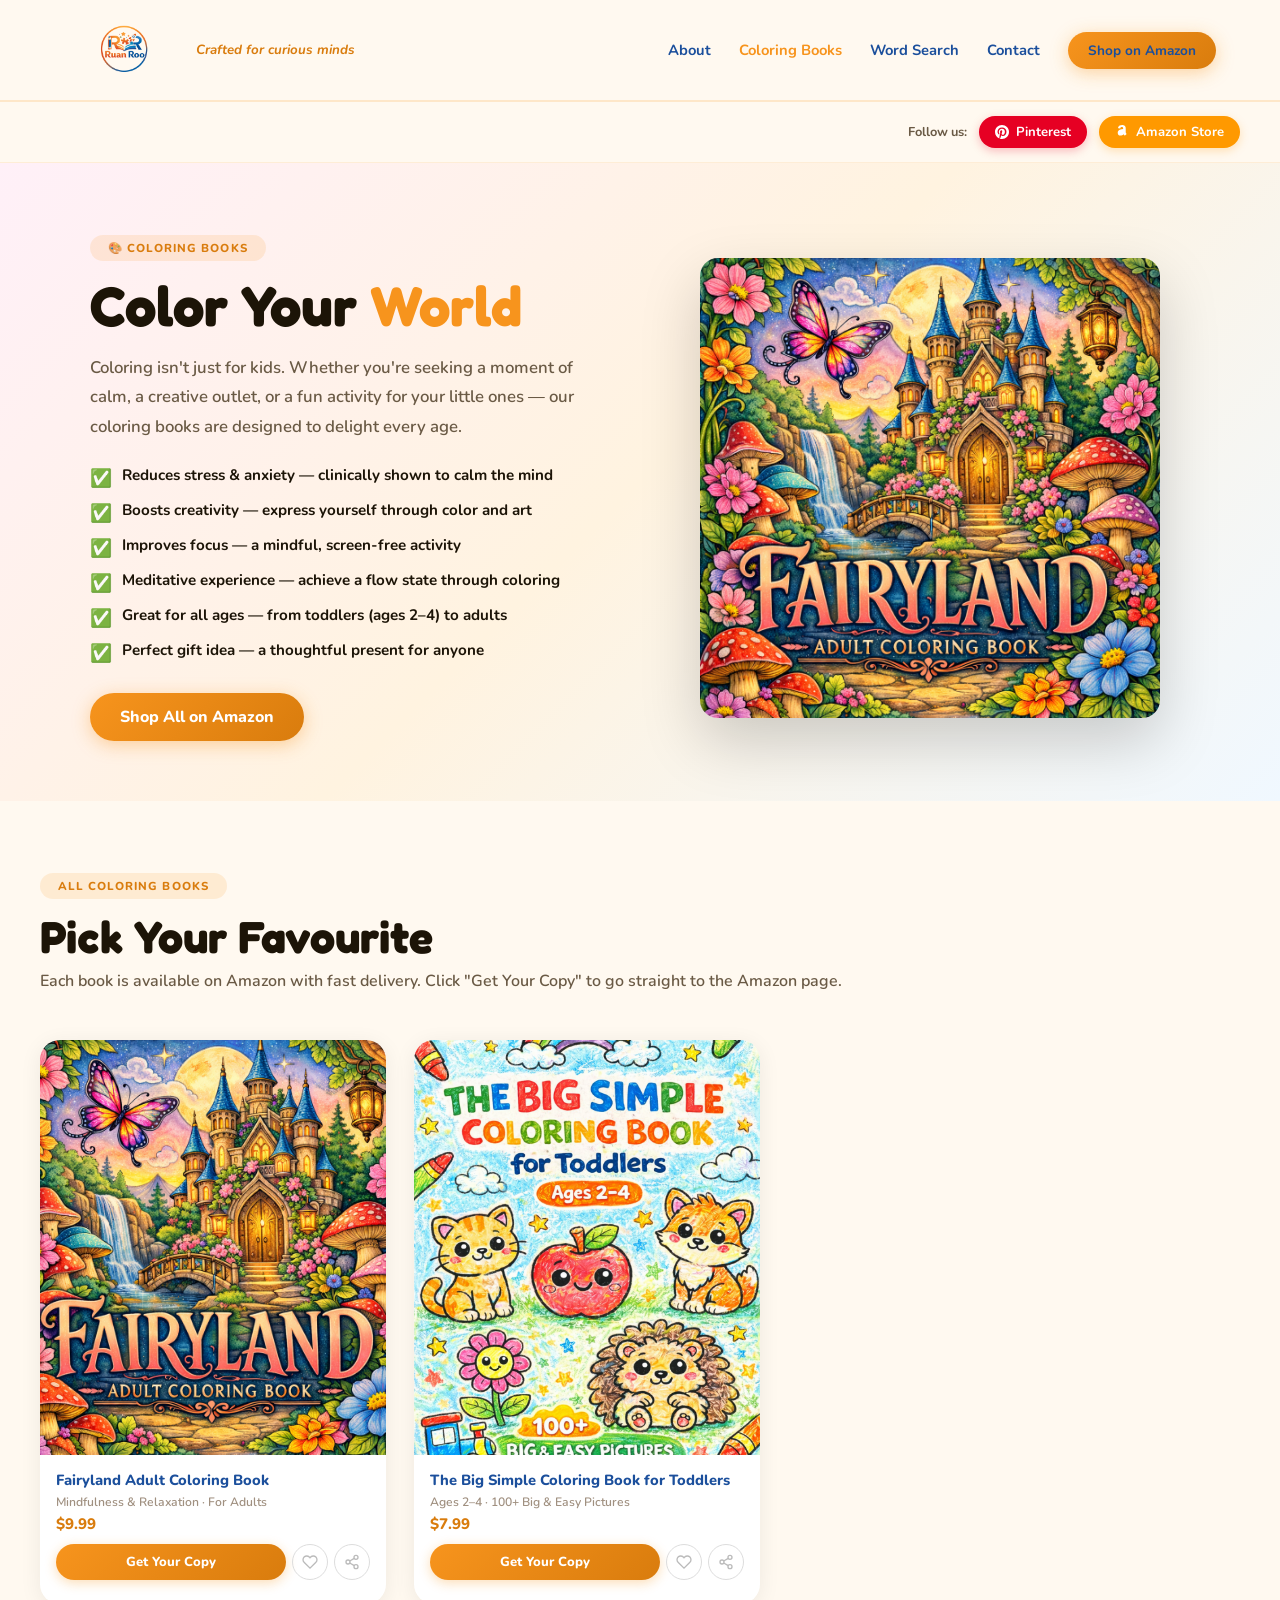
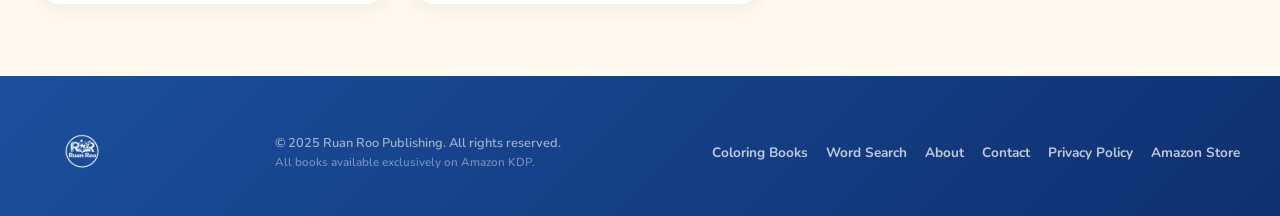
==== commit 9c91b6f9: "Increase nav logo size from 52px to 80px across all pages" ====
--- a/coloring-books.html
+++ b/coloring-books.html
@@ -14,7 +14,7 @@
 <nav class="nav">
   <div class="nav-inner">
     <a href="index.html" class="nav-logo-wrap">
-      <img src="Brand Assets/Ruan Roo Logo transparent.png" alt="Ruan Roo Publishing" style="height:52px;">
+      <img src="Brand Assets/Ruan Roo Logo transparent.png" alt="Ruan Roo Publishing" style="height:80px;">
       <span class="nav-slogan">Crafted for curious minds</span>
     </a>
     <div class="nav-links">
